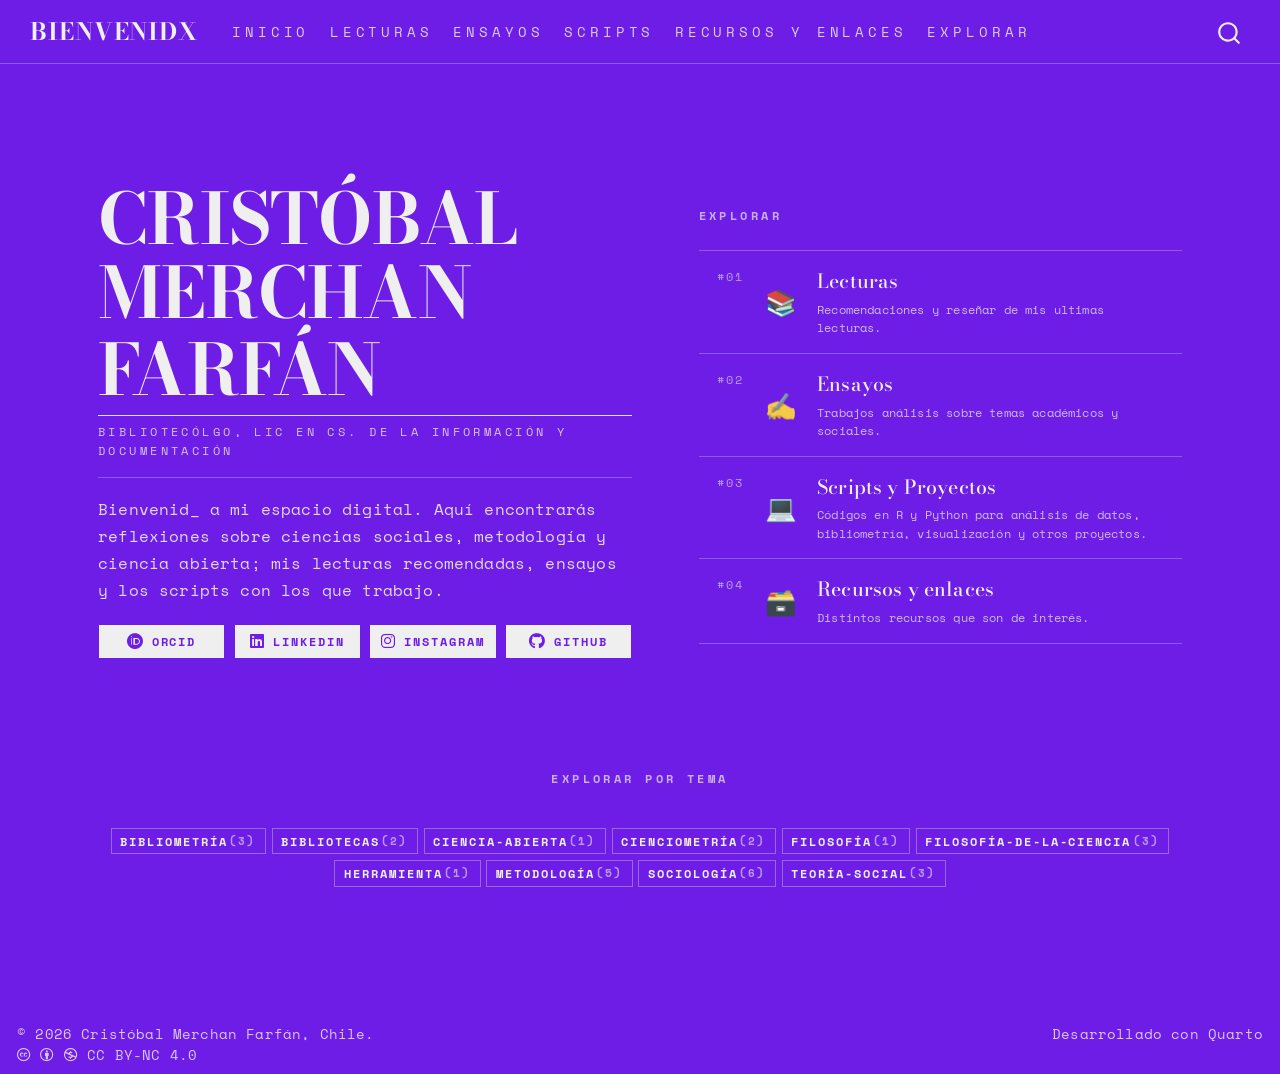
==== docs/index.html @ 04fa53f3 "se agrega ensayo de ciencia abierta" ====
<!DOCTYPE html>
<html xmlns="http://www.w3.org/1999/xhtml" lang="en" xml:lang="en"><head>

<meta charset="utf-8">
<meta name="generator" content="quarto-1.9.37">

<meta name="viewport" content="width=device-width, initial-scale=1.0, user-scalable=yes">


<title>cristobal.merchanf</title>
<style>
/* Default styles provided by pandoc.
** See https://pandoc.org/MANUAL.html#variables-for-html for config info.
*/
code{white-space: pre-wrap;}
span.smallcaps{font-variant: small-caps;}
div.columns{display: flex; gap: min(4vw, 1.5em);}
div.column{flex: auto; overflow-x: auto;}
div.hanging-indent{margin-left: 1.5em; text-indent: -1.5em;}
ul.task-list{list-style: none;}
ul.task-list li input[type="checkbox"] {
  width: 0.8em;
  margin: 0 0.8em 0.2em -1em; /* quarto-specific, see https://github.com/quarto-dev/quarto-cli/issues/4556 */ 
  vertical-align: middle;
}
</style>


<script src="site_libs/quarto-nav/quarto-nav.js"></script>
<script src="site_libs/quarto-nav/headroom.min.js"></script>
<script src="site_libs/clipboard/clipboard.min.js"></script>
<script src="site_libs/quarto-search/autocomplete.umd.js"></script>
<script src="site_libs/quarto-search/fuse.min.js"></script>
<script src="site_libs/quarto-search/quarto-search.js"></script>
<meta name="quarto:offset" content="./">
<link href="./data/img/favicon.png" rel="icon" type="image/png">
<script src="site_libs/quarto-html/quarto.js" type="module"></script>
<script src="site_libs/quarto-html/tabsets/tabsets.js" type="module"></script>
<script src="site_libs/quarto-html/popper.min.js"></script>
<script src="site_libs/quarto-html/tippy.umd.min.js"></script>
<script src="site_libs/quarto-html/anchor.min.js"></script>
<link href="site_libs/quarto-html/tippy.css" rel="stylesheet">
<link href="site_libs/quarto-html/quarto-syntax-highlighting-3c69b6915fb64c6bd9790fc0f036830d.css" rel="stylesheet" id="quarto-text-highlighting-styles">
<script src="site_libs/bootstrap/bootstrap.min.js"></script>
<link href="site_libs/bootstrap/bootstrap-icons.css" rel="stylesheet">
<link href="site_libs/bootstrap/bootstrap-7b6d22227c03dae0a37474d172fef552.min.css" rel="stylesheet" append-hash="true" id="quarto-bootstrap" data-mode="light">
<script id="quarto-search-options" type="application/json">{
  "location": "navbar",
  "copy-button": false,
  "collapse-after": 3,
  "panel-placement": "end",
  "type": "overlay",
  "limit": 50,
  "keyboard-shortcut": [
    "f",
    "/",
    "s"
  ],
  "show-item-context": false,
  "language": {
    "search-no-results-text": "No results",
    "search-matching-documents-text": "matching documents",
    "search-copy-link-title": "Copy link to search",
    "search-hide-matches-text": "Hide additional matches",
    "search-more-match-text": "more match in this document",
    "search-more-matches-text": "more matches in this document",
    "search-clear-button-title": "Clear",
    "search-text-placeholder": "",
    "search-detached-cancel-button-title": "Cancel",
    "search-submit-button-title": "Submit",
    "search-label": "Search"
  }
}</script>
<!-- Google tag (gtag.js) -->
<script async="" src="https://www.googletagmanager.com/gtag/js?id=G-3TC2GD7M1V"></script>
<script>
  window.dataLayer = window.dataLayer || [];
  function gtag(){dataLayer.push(arguments);}
  gtag('js', new Date());
  gtag('config', 'G-3TC2GD7M1V');
</script>
<link rel="preconnect" href="https://fonts.googleapis.com">
<link rel="preconnect" href="https://fonts.gstatic.com" crossorigin="">
<!-- Fuentes del tema: serif display (Didone) + monoespaciada. Equivalentes libres. -->
<link href="https://fonts.googleapis.com/css2?family=Bodoni+Moda:ital,opsz,wght@0,6..96,400..900;1,6..96,400..900&amp;family=Space+Mono:ital,wght@0,400;0,700;1,400;1,700&amp;display=swap" rel="stylesheet">
<link rel="stylesheet" href="https://cdnjs.cloudflare.com/ajax/libs/font-awesome/6.5.0/css/all.min.css">


</head>

<body class="nav-fixed quarto-light">

<div id="quarto-search-results"></div>
  <header id="quarto-header" class="headroom fixed-top">
    <nav class="navbar navbar-expand-lg " data-bs-theme="dark">
      <div class="navbar-container container-fluid">
      <div class="navbar-brand-container mx-auto">
    <a class="navbar-brand" href="./index.html">
    <span class="navbar-title">cristobal.merchanf</span>
    </a>
  </div>
            <div id="quarto-search" class="" title="Search"></div>
          <button class="navbar-toggler" type="button" data-bs-toggle="collapse" data-bs-target="#navbarCollapse" aria-controls="navbarCollapse" role="menu" aria-expanded="false" aria-label="Toggle navigation" onclick="if (window.quartoToggleHeadroom) { window.quartoToggleHeadroom(); }">
  <span class="navbar-toggler-icon"></span>
</button>
          <div class="collapse navbar-collapse" id="navbarCollapse">
            <ul class="navbar-nav navbar-nav-scroll me-auto">
  <li class="nav-item">
    <a class="nav-link active" href="./index.html" aria-current="page"> 
<span class="menu-text">Inicio</span></a>
  </li>  
  <li class="nav-item">
    <a class="nav-link" href="./lecturas.html"> 
<span class="menu-text">Lecturas</span></a>
  </li>  
  <li class="nav-item">
    <a class="nav-link" href="./ensayos.html"> 
<span class="menu-text">Ensayos</span></a>
  </li>  
  <li class="nav-item">
    <a class="nav-link" href="./scripts.html"> 
<span class="menu-text">Scripts</span></a>
  </li>  
  <li class="nav-item">
    <a class="nav-link" href="./recursos.html"> 
<span class="menu-text">Recursos y Enlaces</span></a>
  </li>  
  <li class="nav-item">
    <a class="nav-link" href="./explorar.html"> 
<span class="menu-text">Explorar</span></a>
  </li>  
</ul>
          </div> <!-- /navcollapse -->
            <div class="quarto-navbar-tools">
</div>
      </div> <!-- /container-fluid -->
    </nav>
</header>
<!-- content -->
<div id="quarto-content" class="quarto-container page-columns page-rows-contents page-layout-full page-navbar">
<!-- sidebar -->
<!-- margin-sidebar -->
    
<!-- main -->
<main class="content column-page" id="quarto-document-content"><header id="title-block-header" class="quarto-title-block"></header>




<script>const TAG_COUNTS = {"sociología":6,"metodología":5,"bibliometría":3,"filosofía-de-la-ciencia":3,"teoría-social":3,"bibliotecas":2,"cienciometría":2,"ciencia-abierta":1,"filosofía":1,"herramienta":1};</script>
<div class="hero-wrapper">
<div class="hero-glass hero-split">
<div class="hero-col-left">
<h2 class="hero-name anchored">
Cristóbal Merchan Farfán
</h2>
<p class="hero-role">
Bibliotecólgo, Lic en cs. de la información y documentación
</p>
<div class="hero-divider">

</div>
<p class="hero-bio">
Bienvenid_ a mi espacio digital. Aquí encontrarás reflexiones sobre ciencias sociales, metodología y ciencia abierta; mis lecturas recomendadas, ensayos y los scripts con los que trabajo.
</p>
<div class="social-row">
<p><a href="https://orcid.org/0000-0003-0640-0796" class="social-pill" target="_blank"> <i class="fab fa-orcid"></i> ORCID </a> <a href="https://www.linkedin.com/in/crist%C3%B3bal-merchan-farf%C3%A1n-a9b385236/" class="social-pill" target="_blank"> <i class="fab fa-linkedin"></i> LinkedIn </a> <a href="https://www.instagram.com/elsenordelasmoscas_/" class="social-pill" target="_blank"> <i class="fab fa-instagram"></i> Instagram </a> <a href="https://github.com/ElSenorDeLasMoscas/" class="social-pill" target="_blank"> <i class="fab fa-github"></i> GitHub </a></p>
</div>
</div>
<!-- /hero-col-left -->
<div class="hero-col-right">
<p class="section-label">
Explorar
</p>
<div class="nav-cards-grid">
<p><a href="./lecturas.html" class="section-card"> <span class="s-icon">📚</span> <span class="s-text"> <span class="s-title">Lecturas</span> <span class="s-desc">Recomendaciones y reseñar de mis ultimas lecturas.</span> </span> </a> <a href="./ensayos.html" class="section-card"> <span class="s-icon">✍️</span> <span class="s-text"> <span class="s-title">Ensayos</span> <span class="s-desc">Trabajos análisis sobre temas académicos y sociales.</span> </span> </a> <a href="./scripts.html" class="section-card"> <span class="s-icon">💻</span> <span class="s-text"> <span class="s-title">Scripts y Proyectos</span> <span class="s-desc">Códigos en R y Python para análisis de datos, bibliometría, visualización y otros proyectos.</span> </span> </a> <a href="./recursos.html" class="section-card"> <span class="s-icon">🗃️</span> <span class="s-text"> <span class="s-title">Recursos y enlaces</span> <span class="s-desc">Distintos recursos que son de interés.</span> </span> </a></p>
</div>
</div>
<!-- /hero-col-right -->
</div>
</div>
<div class="home-tagcloud-section">
<p class="section-label">
Explorar por tema
</p>
<div id="home-tagcloud" class="tag-chips-wrap">

</div>
</div>
<script>
(function() {
  if (typeof TAG_COUNTS === 'undefined') return;
  var tags = Object.keys(TAG_COUNTS).sort();
  var el = document.getElementById('home-tagcloud');
  if (!el || tags.length === 0) return;
  el.innerHTML = tags.map(function(t) {
    return '<a href="explorar.html#' + encodeURIComponent(t) + '" class="tag-chip">' +
      t + ' <span class="chip-count">(' + TAG_COUNTS[t] + ')</span></a>';
  }).join('');
})();
</script>



</main> <!-- /main -->
<script id="quarto-html-after-body" type="application/javascript">
  window.document.addEventListener("DOMContentLoaded", function (event) {
    const icon = "";
    const anchorJS = new window.AnchorJS();
    anchorJS.options = {
      placement: 'right',
      icon: icon
    };
    anchorJS.add('.anchored');
    const isCodeAnnotation = (el) => {
      for (const clz of el.classList) {
        if (clz.startsWith('code-annotation-')) {                     
          return true;
        }
      }
      return false;
    }
    const onCopySuccess = function(e) {
      // button target
      const button = e.trigger;
      // don't keep focus
      button.blur();
      // flash "checked"
      button.classList.add('code-copy-button-checked');
      var currentTitle = button.getAttribute("title");
      button.setAttribute("title", "Copied!");
      let tooltip;
      if (window.bootstrap) {
        button.setAttribute("data-bs-toggle", "tooltip");
        button.setAttribute("data-bs-placement", "left");
        button.setAttribute("data-bs-title", "Copied!");
        tooltip = new bootstrap.Tooltip(button, 
          { trigger: "manual", 
            customClass: "code-copy-button-tooltip",
            offset: [0, -8]});
        tooltip.show();    
      }
      setTimeout(function() {
        if (tooltip) {
          tooltip.hide();
          button.removeAttribute("data-bs-title");
          button.removeAttribute("data-bs-toggle");
          button.removeAttribute("data-bs-placement");
        }
        button.setAttribute("title", currentTitle);
        button.classList.remove('code-copy-button-checked');
      }, 1000);
      // clear code selection
      e.clearSelection();
    }
    const getTextToCopy = function(trigger) {
      const outerScaffold = trigger.parentElement.cloneNode(true);
      const codeEl = outerScaffold.querySelector('code');
      for (const childEl of codeEl.children) {
        if (isCodeAnnotation(childEl)) {
          childEl.remove();
        }
      }
      return codeEl.innerText;
    }
    const clipboard = new window.ClipboardJS('.code-copy-button:not([data-in-quarto-modal])', {
      text: getTextToCopy
    });
    clipboard.on('success', onCopySuccess);
    if (window.document.getElementById('quarto-embedded-source-code-modal')) {
      const clipboardModal = new window.ClipboardJS('.code-copy-button[data-in-quarto-modal]', {
        text: getTextToCopy,
        container: window.document.getElementById('quarto-embedded-source-code-modal')
      });
      clipboardModal.on('success', onCopySuccess);
    }
      var localhostRegex = new RegExp(/^(?:http|https):\/\/localhost\:?[0-9]*\//);
      var mailtoRegex = new RegExp(/^mailto:/);
        var filterRegex = new RegExp('/' + window.location.host + '/');
      var isInternal = (href) => {
          return filterRegex.test(href) || localhostRegex.test(href) || mailtoRegex.test(href);
      }
      // Inspect non-navigation links and adorn them if external
     var links = window.document.querySelectorAll('a[href]:not(.nav-link):not(.navbar-brand):not(.toc-action):not(.sidebar-link):not(.sidebar-item-toggle):not(.pagination-link):not(.no-external):not([aria-hidden]):not(.dropdown-item):not(.quarto-navigation-tool):not(.about-link)');
      for (var i=0; i<links.length; i++) {
        const link = links[i];
        if (!isInternal(link.href)) {
          // undo the damage that might have been done by quarto-nav.js in the case of
          // links that we want to consider external
          if (link.dataset.originalHref !== undefined) {
            link.href = link.dataset.originalHref;
          }
        }
      }
    function tippyHover(el, contentFn, onTriggerFn, onUntriggerFn) {
      const config = {
        allowHTML: true,
        maxWidth: 500,
        delay: 100,
        arrow: false,
        appendTo: function(el) {
            return el.parentElement;
        },
        interactive: true,
        interactiveBorder: 10,
        theme: 'quarto',
        placement: 'bottom-start',
      };
      if (contentFn) {
        config.content = contentFn;
      }
      if (onTriggerFn) {
        config.onTrigger = onTriggerFn;
      }
      if (onUntriggerFn) {
        config.onUntrigger = onUntriggerFn;
      }
      window.tippy(el, config); 
    }
    const noterefs = window.document.querySelectorAll('a[role="doc-noteref"]');
    for (var i=0; i<noterefs.length; i++) {
      const ref = noterefs[i];
      tippyHover(ref, function() {
        // use id or data attribute instead here
        let href = ref.getAttribute('data-footnote-href') || ref.getAttribute('href');
        try { href = new URL(href).hash; } catch {}
        const id = href.replace(/^#\/?/, "");
        const note = window.document.getElementById(id);
        if (note) {
          return note.innerHTML;
        } else {
          return "";
        }
      });
    }
    const xrefs = window.document.querySelectorAll('a.quarto-xref');
    const processXRef = (id, note) => {
      // Strip column container classes
      const stripColumnClz = (el) => {
        el.classList.remove("page-full", "page-columns");
        if (el.children) {
          for (const child of el.children) {
            stripColumnClz(child);
          }
        }
      }
      stripColumnClz(note)
      if (id === null || id.startsWith('sec-')) {
        // Special case sections, only their first couple elements
        const container = document.createElement("div");
        if (note.children && note.children.length > 2) {
          container.appendChild(note.children[0].cloneNode(true));
          for (let i = 1; i < note.children.length; i++) {
            const child = note.children[i];
            if (child.tagName === "P" && child.innerText === "") {
              continue;
            } else {
              container.appendChild(child.cloneNode(true));
              break;
            }
          }
          if (window.Quarto?.typesetMath) {
            window.Quarto.typesetMath(container);
          }
          return container.innerHTML
        } else {
          if (window.Quarto?.typesetMath) {
            window.Quarto.typesetMath(note);
          }
          return note.innerHTML;
        }
      } else {
        // Remove any anchor links if they are present
        const anchorLink = note.querySelector('a.anchorjs-link');
        if (anchorLink) {
          anchorLink.remove();
        }
        if (window.Quarto?.typesetMath) {
          window.Quarto.typesetMath(note);
        }
        if (note.classList.contains("callout")) {
          return note.outerHTML;
        } else {
          return note.innerHTML;
        }
      }
    }
    for (var i=0; i<xrefs.length; i++) {
      const xref = xrefs[i];
      tippyHover(xref, undefined, function(instance) {
        instance.disable();
        let url = xref.getAttribute('href');
        let hash = undefined; 
        if (url.startsWith('#')) {
          hash = url;
        } else {
          try { hash = new URL(url).hash; } catch {}
        }
        if (hash) {
          const id = hash.replace(/^#\/?/, "");
          const note = window.document.getElementById(id);
          if (note !== null) {
            try {
              const html = processXRef(id, note.cloneNode(true));
              instance.setContent(html);
            } finally {
              instance.enable();
              instance.show();
            }
          } else {
            // See if we can fetch this
            fetch(url.split('#')[0])
            .then(res => res.text())
            .then(html => {
              const parser = new DOMParser();
              const htmlDoc = parser.parseFromString(html, "text/html");
              const note = htmlDoc.getElementById(id);
              if (note !== null) {
                const html = processXRef(id, note);
                instance.setContent(html);
              } 
            }).finally(() => {
              instance.enable();
              instance.show();
            });
          }
        } else {
          // See if we can fetch a full url (with no hash to target)
          // This is a special case and we should probably do some content thinning / targeting
          fetch(url)
          .then(res => res.text())
          .then(html => {
            const parser = new DOMParser();
            const htmlDoc = parser.parseFromString(html, "text/html");
            const note = htmlDoc.querySelector('main.content');
            if (note !== null) {
              // This should only happen for chapter cross references
              // (since there is no id in the URL)
              // remove the first header
              if (note.children.length > 0 && note.children[0].tagName === "HEADER") {
                note.children[0].remove();
              }
              const html = processXRef(null, note);
              instance.setContent(html);
            } 
          }).finally(() => {
            instance.enable();
            instance.show();
          });
        }
      }, function(instance) {
      });
    }
        let selectedAnnoteEl;
        const selectorForAnnotation = ( cell, annotation) => {
          let cellAttr = 'data-code-cell="' + cell + '"';
          let lineAttr = 'data-code-annotation="' +  annotation + '"';
          const selector = 'span[' + cellAttr + '][' + lineAttr + ']';
          return selector;
        }
        const selectCodeLines = (annoteEl) => {
          const doc = window.document;
          const targetCell = annoteEl.getAttribute("data-target-cell");
          const targetAnnotation = annoteEl.getAttribute("data-target-annotation");
          const annoteSpan = window.document.querySelector(selectorForAnnotation(targetCell, targetAnnotation));
          const lines = annoteSpan.getAttribute("data-code-lines").split(",");
          const lineIds = lines.map((line) => {
            return targetCell + "-" + line;
          })
          let top = null;
          let height = null;
          let parent = null;
          if (lineIds.length > 0) {
              //compute the position of the single el (top and bottom and make a div)
              const el = window.document.getElementById(lineIds[0]);
              top = el.offsetTop;
              height = el.offsetHeight;
              parent = el.parentElement.parentElement;
            if (lineIds.length > 1) {
              const lastEl = window.document.getElementById(lineIds[lineIds.length - 1]);
              const bottom = lastEl.offsetTop + lastEl.offsetHeight;
              height = bottom - top;
            }
            if (top !== null && height !== null && parent !== null) {
              // cook up a div (if necessary) and position it 
              let div = window.document.getElementById("code-annotation-line-highlight");
              if (div === null) {
                div = window.document.createElement("div");
                div.setAttribute("id", "code-annotation-line-highlight");
                div.style.position = 'absolute';
                parent.appendChild(div);
              }
              div.style.top = top - 2 + "px";
              div.style.height = height + 4 + "px";
              div.style.left = 0;
              let gutterDiv = window.document.getElementById("code-annotation-line-highlight-gutter");
              if (gutterDiv === null) {
                gutterDiv = window.document.createElement("div");
                gutterDiv.setAttribute("id", "code-annotation-line-highlight-gutter");
                gutterDiv.style.position = 'absolute';
                const codeCell = window.document.getElementById(targetCell);
                const gutter = codeCell.querySelector('.code-annotation-gutter');
                gutter.appendChild(gutterDiv);
              }
              gutterDiv.style.top = top - 2 + "px";
              gutterDiv.style.height = height + 4 + "px";
            }
            selectedAnnoteEl = annoteEl;
          }
        };
        const unselectCodeLines = () => {
          const elementsIds = ["code-annotation-line-highlight", "code-annotation-line-highlight-gutter"];
          elementsIds.forEach((elId) => {
            const div = window.document.getElementById(elId);
            if (div) {
              div.remove();
            }
          });
          selectedAnnoteEl = undefined;
        };
          // Handle positioning of the toggle
      window.addEventListener(
        "resize",
        throttle(() => {
          elRect = undefined;
          if (selectedAnnoteEl) {
            selectCodeLines(selectedAnnoteEl);
          }
        }, 10)
      );
      function throttle(fn, ms) {
      let throttle = false;
      let timer;
        return (...args) => {
          if(!throttle) { // first call gets through
              fn.apply(this, args);
              throttle = true;
          } else { // all the others get throttled
              if(timer) clearTimeout(timer); // cancel #2
              timer = setTimeout(() => {
                fn.apply(this, args);
                timer = throttle = false;
              }, ms);
          }
        };
      }
        // Attach click handler to the DT
        const annoteDls = window.document.querySelectorAll('dt[data-target-cell]');
        for (const annoteDlNode of annoteDls) {
          annoteDlNode.addEventListener('click', (event) => {
            const clickedEl = event.target;
            if (clickedEl !== selectedAnnoteEl) {
              unselectCodeLines();
              const activeEl = window.document.querySelector('dt[data-target-cell].code-annotation-active');
              if (activeEl) {
                activeEl.classList.remove('code-annotation-active');
              }
              selectCodeLines(clickedEl);
              clickedEl.classList.add('code-annotation-active');
            } else {
              // Unselect the line
              unselectCodeLines();
              clickedEl.classList.remove('code-annotation-active');
            }
          });
        }
    const findCites = (el) => {
      const parentEl = el.parentElement;
      if (parentEl) {
        const cites = parentEl.dataset.cites;
        if (cites) {
          return {
            el,
            cites: cites.split(' ')
          };
        } else {
          return findCites(el.parentElement)
        }
      } else {
        return undefined;
      }
    };
    var bibliorefs = window.document.querySelectorAll('a[role="doc-biblioref"]');
    for (var i=0; i<bibliorefs.length; i++) {
      const ref = bibliorefs[i];
      const citeInfo = findCites(ref);
      if (citeInfo) {
        tippyHover(citeInfo.el, function() {
          var popup = window.document.createElement('div');
          citeInfo.cites.forEach(function(cite) {
            var citeDiv = window.document.createElement('div');
            citeDiv.classList.add('hanging-indent');
            citeDiv.classList.add('csl-entry');
            var biblioDiv = window.document.getElementById('ref-' + cite);
            if (biblioDiv) {
              citeDiv.innerHTML = biblioDiv.innerHTML;
            }
            popup.appendChild(citeDiv);
          });
          return popup.innerHTML;
        });
      }
    }
  });
  </script>
</div> <!-- /content -->
<footer class="footer">
  <div class="nav-footer">
    <div class="nav-footer-left">
<p>© 2026 Cristóbal Merchan Farfán, Chile.<br> <i class="fab fa-creative-commons"></i> <i class="fab fa-creative-commons-by"></i> <i class="fab fa-creative-commons-nc"></i> <a href="https://creativecommons.org/licenses/by-nc/4.0/" target="_blank" rel="noopener noreferrer">CC BY-NC 4.0</a></p>
</div>   
    <div class="nav-footer-center">
      &nbsp;
    </div>
    <div class="nav-footer-right">
<p>Desarrollado con <a href="https://quarto.org/" target="_blank" rel="noopener noreferrer">Quarto</a><br></p>
</div>
  </div>
</footer>
<script>
  (function() {
    const opciones = ['a', 'x', 'o', '_'];
    let indice = 0;
    const tituloElement = document.querySelector('.navbar-brand');
    if (!tituloElement) return;
    const textoBase = 'Bienvenid';
    tituloElement.textContent = textoBase + '_';
    setInterval(() => {
      tituloElement.textContent = textoBase + opciones[indice % opciones.length];
      indice++;
    }, 800);
  })();
</script>




</body></html>
---- docs/site_libs/quarto-html/tippy.css ----
.tippy-box[data-animation=fade][data-state=hidden]{opacity:0}[data-tippy-root]{max-width:calc(100vw - 10px)}.tippy-box{position:relative;background-color:#333;color:#fff;border-radius:4px;font-size:14px;line-height:1.4;white-space:normal;outline:0;transition-property:transform,visibility,opacity}.tippy-box[data-placement^=top]>.tippy-arrow{bottom:0}.tippy-box[data-placement^=top]>.tippy-arrow:before{bottom:-7px;left:0;border-width:8px 8px 0;border-top-color:initial;transform-origin:center top}.tippy-box[data-placement^=bottom]>.tippy-arrow{top:0}.tippy-box[data-placement^=bottom]>.tippy-arrow:before{top:-7px;left:0;border-width:0 8px 8px;border-bottom-color:initial;transform-origin:center bottom}.tippy-box[data-placement^=left]>.tippy-arrow{right:0}.tippy-box[data-placement^=left]>.tippy-arrow:before{border-width:8px 0 8px 8px;border-left-color:initial;right:-7px;transform-origin:center left}.tippy-box[data-placement^=right]>.tippy-arrow{left:0}.tippy-box[data-placement^=right]>.tippy-arrow:before{left:-7px;border-width:8px 8px 8px 0;border-right-color:initial;transform-origin:center right}.tippy-box[data-inertia][data-state=visible]{transition-timing-function:cubic-bezier(.54,1.5,.38,1.11)}.tippy-arrow{width:16px;height:16px;color:#333}.tippy-arrow:before{content:"";position:absolute;border-color:transparent;border-style:solid}.tippy-content{position:relative;padding:5px 9px;z-index:1}
---- docs/site_libs/quarto-html/quarto-syntax-highlighting-3c69b6915fb64c6bd9790fc0f036830d.css ----
/* quarto syntax highlight colors */
:root {
  --quarto-hl-ot-color: #003B4F;
  --quarto-hl-at-color: #657422;
  --quarto-hl-ss-color: #20794D;
  --quarto-hl-an-color: #5E5E5E;
  --quarto-hl-fu-color: #4758AB;
  --quarto-hl-st-color: #20794D;
  --quarto-hl-cf-color: #003B4F;
  --quarto-hl-op-color: #5E5E5E;
  --quarto-hl-er-color: #AD0000;
  --quarto-hl-bn-color: #AD0000;
  --quarto-hl-al-color: #AD0000;
  --quarto-hl-va-color: #111111;
  --quarto-hl-bu-color: inherit;
  --quarto-hl-ex-color: inherit;
  --quarto-hl-pp-color: #AD0000;
  --quarto-hl-in-color: #5E5E5E;
  --quarto-hl-vs-color: #20794D;
  --quarto-hl-wa-color: #5E5E5E;
  --quarto-hl-do-color: #5E5E5E;
  --quarto-hl-im-color: #00769E;
  --quarto-hl-ch-color: #20794D;
  --quarto-hl-dt-color: #AD0000;
  --quarto-hl-fl-color: #AD0000;
  --quarto-hl-co-color: #5E5E5E;
  --quarto-hl-cv-color: #5E5E5E;
  --quarto-hl-cn-color: #8f5902;
  --quarto-hl-sc-color: #5E5E5E;
  --quarto-hl-dv-color: #AD0000;
  --quarto-hl-kw-color: #003B4F;
}

/* other quarto variables */
:root {
  --quarto-font-monospace: "Space Mono", "JetBrains Mono", "IBM Plex Mono", ui-monospace, monospace;
}

/* syntax highlight based on Pandoc's rules */
pre > code.sourceCode > span {
  color: #003B4F;
}

code.sourceCode > span {
  color: #003B4F;
}

div.sourceCode,
div.sourceCode pre.sourceCode {
  color: #003B4F;
}

/* Normal */
code span {
  color: #003B4F;
}

/* Alert */
code span.al {
  color: #AD0000;
  font-style: inherit;
}

/* Annotation */
code span.an {
  color: #5E5E5E;
  font-style: inherit;
}

/* Attribute */
code span.at {
  color: #657422;
  font-style: inherit;
}

/* BaseN */
code span.bn {
  color: #AD0000;
  font-style: inherit;
}

/* BuiltIn */
code span.bu {
  font-style: inherit;
}

/* ControlFlow */
code span.cf {
  color: #003B4F;
  font-weight: bold;
  font-style: inherit;
}

/* Char */
code span.ch {
  color: #20794D;
  font-style: inherit;
}

/* Constant */
code span.cn {
  color: #8f5902;
  font-style: inherit;
}

/* Comment */
code span.co {
  color: #5E5E5E;
  font-style: inherit;
}

/* CommentVar */
code span.cv {
  color: #5E5E5E;
  font-style: italic;
}

/* Documentation */
code span.do {
  color: #5E5E5E;
  font-style: italic;
}

/* DataType */
code span.dt {
  color: #AD0000;
  font-style: inherit;
}

/* DecVal */
code span.dv {
  color: #AD0000;
  font-style: inherit;
}

/* Error */
code span.er {
  color: #AD0000;
  font-style: inherit;
}

/* Extension */
code span.ex {
  font-style: inherit;
}

/* Float */
code span.fl {
  color: #AD0000;
  font-style: inherit;
}

/* Function */
code span.fu {
  color: #4758AB;
  font-style: inherit;
}

/* Import */
code span.im {
  color: #00769E;
  font-style: inherit;
}

/* Information */
code span.in {
  color: #5E5E5E;
  font-style: inherit;
}

/* Keyword */
code span.kw {
  color: #003B4F;
  font-weight: bold;
  font-style: inherit;
}

/* Operator */
code span.op {
  color: #5E5E5E;
  font-style: inherit;
}

/* Other */
code span.ot {
  color: #003B4F;
  font-style: inherit;
}

/* Preprocessor */
code span.pp {
  color: #AD0000;
  font-style: inherit;
}

/* SpecialChar */
code span.sc {
  color: #5E5E5E;
  font-style: inherit;
}

/* SpecialString */
code span.ss {
  color: #20794D;
  font-style: inherit;
}

/* String */
code span.st {
  color: #20794D;
  font-style: inherit;
}

/* Variable */
code span.va {
  color: #111111;
  font-style: inherit;
}

/* VerbatimString */
code span.vs {
  color: #20794D;
  font-style: inherit;
}

/* Warning */
code span.wa {
  color: #5E5E5E;
  font-style: italic;
}

.prevent-inlining {
  content: "</";
}

/*# sourceMappingURL=3fdbe8c842dcf07b73c67814122b5aba.css.map */
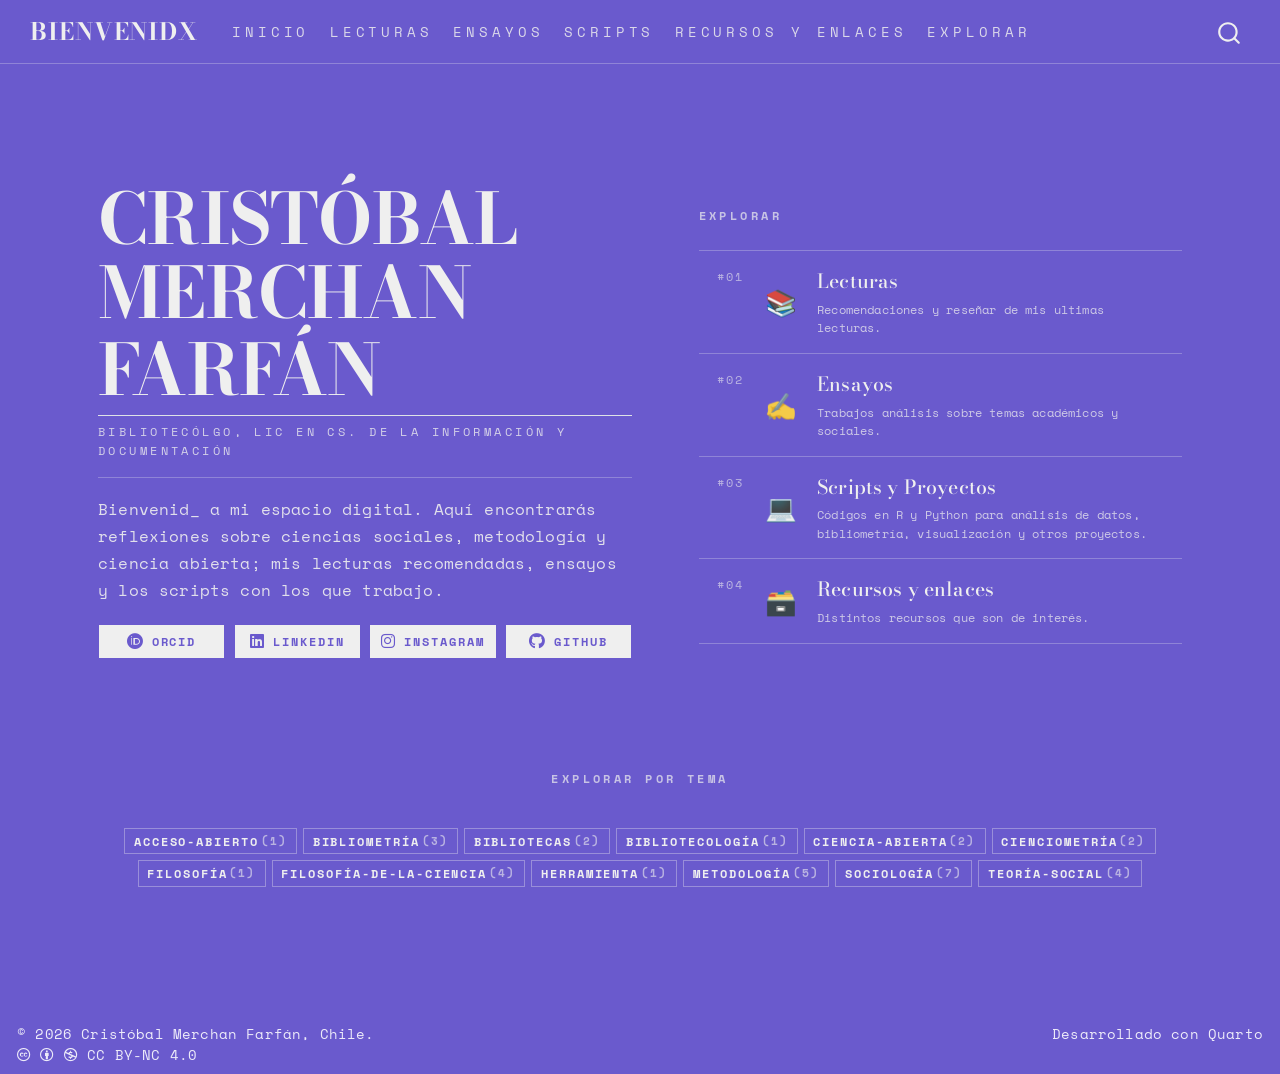
==== commit f76f3c23: "Cambio de color base y adicion de dos ensayos" ====
--- a/docs/index.html
+++ b/docs/index.html
@@ -43,7 +43,7 @@
 <link href="site_libs/quarto-html/quarto-syntax-highlighting-3c69b6915fb64c6bd9790fc0f036830d.css" rel="stylesheet" id="quarto-text-highlighting-styles">
 <script src="site_libs/bootstrap/bootstrap.min.js"></script>
 <link href="site_libs/bootstrap/bootstrap-icons.css" rel="stylesheet">
-<link href="site_libs/bootstrap/bootstrap-7b6d22227c03dae0a37474d172fef552.min.css" rel="stylesheet" append-hash="true" id="quarto-bootstrap" data-mode="light">
+<link href="site_libs/bootstrap/bootstrap-426c95c8ea808352710851c6cb616ac5.min.css" rel="stylesheet" append-hash="true" id="quarto-bootstrap" data-mode="light">
 <script id="quarto-search-options" type="application/json">{
   "location": "navbar",
   "copy-button": false,
@@ -147,7 +147,7 @@
 
 
 
-<script>const TAG_COUNTS = {"sociología":6,"metodología":5,"bibliometría":3,"filosofía-de-la-ciencia":3,"teoría-social":3,"bibliotecas":2,"cienciometría":2,"ciencia-abierta":1,"filosofía":1,"herramienta":1};</script>
+<script>const TAG_COUNTS = {"sociología":7,"metodología":5,"filosofía-de-la-ciencia":4,"teoría-social":4,"bibliometría":3,"bibliotecas":2,"ciencia-abierta":2,"cienciometría":2,"acceso-abierto":1,"bibliotecología":1,"filosofía":1,"herramienta":1};</script>
 <div class="hero-wrapper">
 <div class="hero-glass hero-split">
 <div class="hero-col-left">
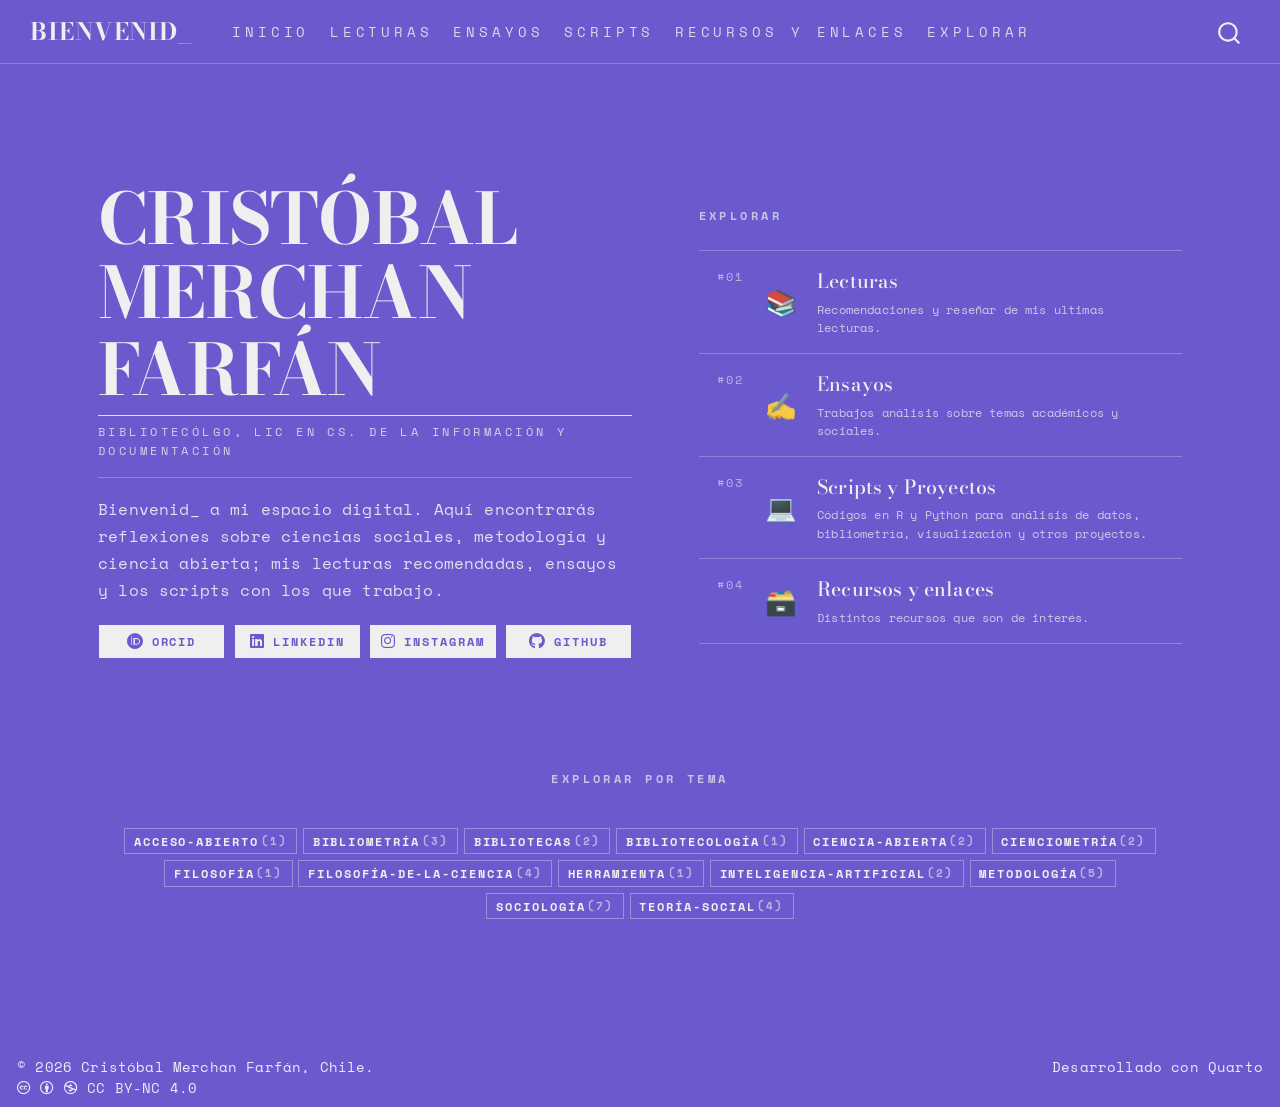
==== commit d47ca362: "render de nuevas entradas" ====
--- a/docs/index.html
+++ b/docs/index.html
@@ -147,7 +147,7 @@
 
 
 
-<script>const TAG_COUNTS = {"sociología":7,"metodología":5,"filosofía-de-la-ciencia":4,"teoría-social":4,"bibliometría":3,"bibliotecas":2,"ciencia-abierta":2,"cienciometría":2,"acceso-abierto":1,"bibliotecología":1,"filosofía":1,"herramienta":1};</script>
+<script>const TAG_COUNTS = {"sociología":7,"metodología":5,"filosofía-de-la-ciencia":4,"teoría-social":4,"bibliometría":3,"bibliotecas":2,"ciencia-abierta":2,"cienciometría":2,"inteligencia-artificial":2,"acceso-abierto":1,"bibliotecología":1,"filosofía":1,"herramienta":1};</script>
 <div class="hero-wrapper">
 <div class="hero-glass hero-split">
 <div class="hero-col-left">
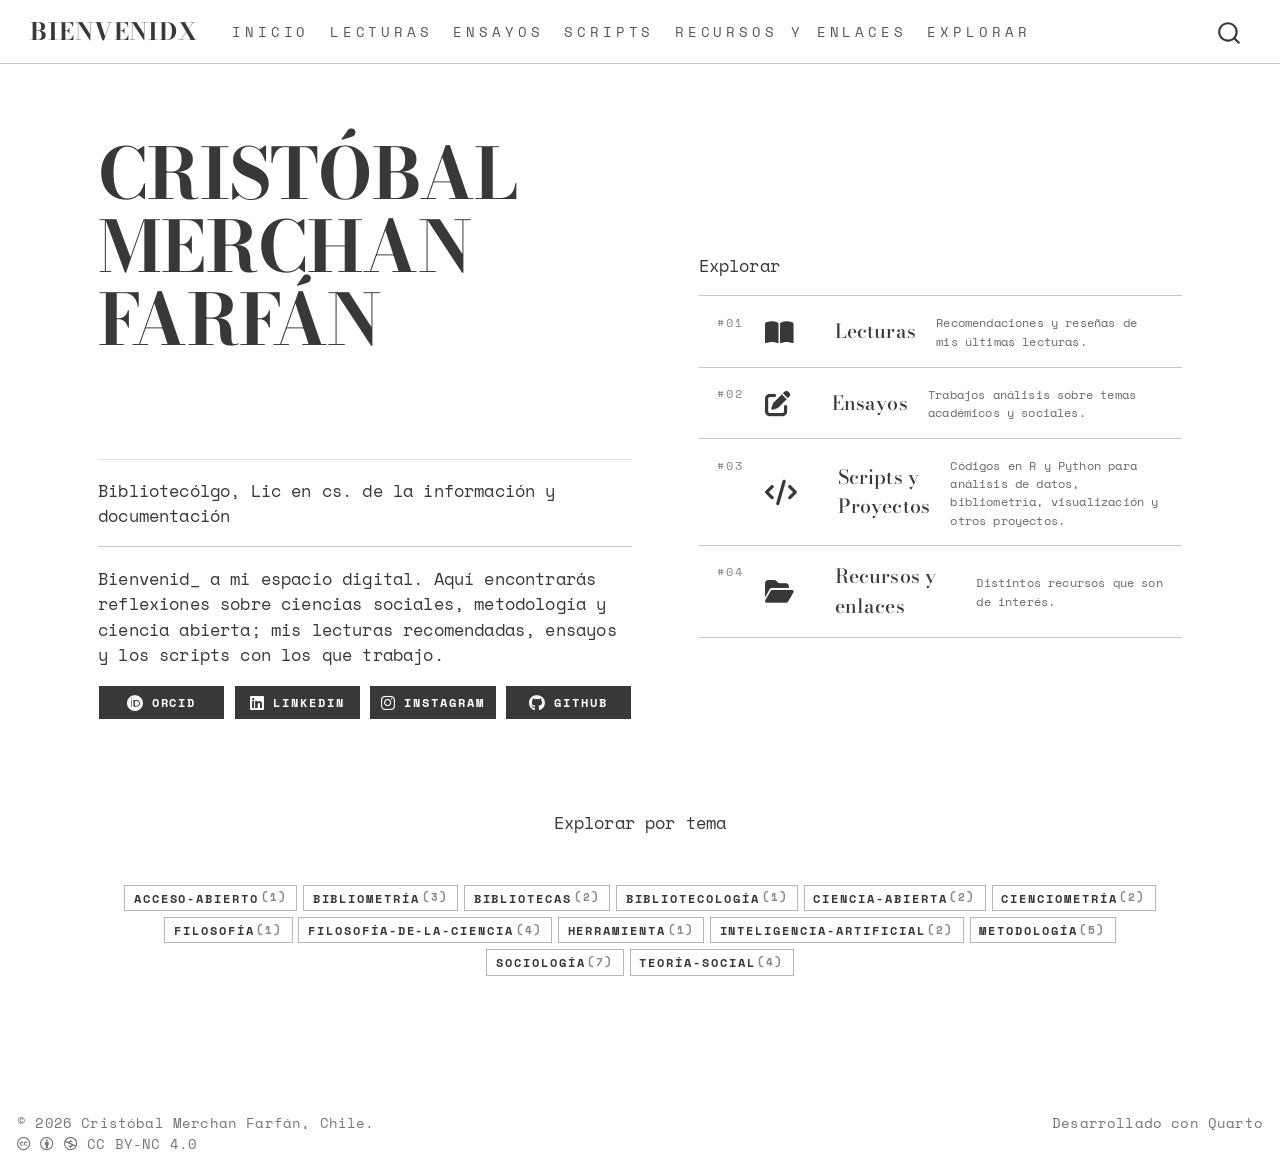
==== commit 294c94bd: "Cambio de tokens de color" ====
--- a/docs/index.html
+++ b/docs/index.html
@@ -43,7 +43,7 @@
 <link href="site_libs/quarto-html/quarto-syntax-highlighting-3c69b6915fb64c6bd9790fc0f036830d.css" rel="stylesheet" id="quarto-text-highlighting-styles">
 <script src="site_libs/bootstrap/bootstrap.min.js"></script>
 <link href="site_libs/bootstrap/bootstrap-icons.css" rel="stylesheet">
-<link href="site_libs/bootstrap/bootstrap-426c95c8ea808352710851c6cb616ac5.min.css" rel="stylesheet" append-hash="true" id="quarto-bootstrap" data-mode="light">
+<link href="site_libs/bootstrap/bootstrap-53502a8118736700787630e020eeada8.min.css" rel="stylesheet" append-hash="true" id="quarto-bootstrap" data-mode="light">
 <script id="quarto-search-options" type="application/json">{
   "location": "navbar",
   "copy-button": false,
@@ -152,17 +152,17 @@
 <div class="hero-glass hero-split">
 <div class="hero-col-left">
 <h2 class="hero-name anchored">
-Cristóbal Merchan Farfán
+<p>Cristóbal Merchan Farfán</p>
 </h2>
 <p class="hero-role">
-Bibliotecólgo, Lic en cs. de la información y documentación
-</p>
+</p><p>Bibliotecólgo, Lic en cs. de la información y documentación</p>
+<p></p>
 <div class="hero-divider">
 
 </div>
 <p class="hero-bio">
-Bienvenid_ a mi espacio digital. Aquí encontrarás reflexiones sobre ciencias sociales, metodología y ciencia abierta; mis lecturas recomendadas, ensayos y los scripts con los que trabajo.
-</p>
+</p><p>Bienvenid_ a mi espacio digital. Aquí encontrarás reflexiones sobre ciencias sociales, metodología y ciencia abierta; mis lecturas recomendadas, ensayos y los scripts con los que trabajo.</p>
+<p></p>
 <div class="social-row">
 <p><a href="https://orcid.org/0000-0003-0640-0796" class="social-pill" target="_blank"> <i class="fab fa-orcid"></i> ORCID </a> <a href="https://www.linkedin.com/in/crist%C3%B3bal-merchan-farf%C3%A1n-a9b385236/" class="social-pill" target="_blank"> <i class="fab fa-linkedin"></i> LinkedIn </a> <a href="https://www.instagram.com/elsenordelasmoscas_/" class="social-pill" target="_blank"> <i class="fab fa-instagram"></i> Instagram </a> <a href="https://github.com/ElSenorDeLasMoscas/" class="social-pill" target="_blank"> <i class="fab fa-github"></i> GitHub </a></p>
 </div>
@@ -170,10 +170,10 @@
 <!-- /hero-col-left -->
 <div class="hero-col-right">
 <p class="section-label">
-Explorar
-</p>
+</p><p>Explorar</p>
+<p></p>
 <div class="nav-cards-grid">
-<p><a href="./lecturas.html" class="section-card"> <span class="s-icon">📚</span> <span class="s-text"> <span class="s-title">Lecturas</span> <span class="s-desc">Recomendaciones y reseñar de mis ultimas lecturas.</span> </span> </a> <a href="./ensayos.html" class="section-card"> <span class="s-icon">✍️</span> <span class="s-text"> <span class="s-title">Ensayos</span> <span class="s-desc">Trabajos análisis sobre temas académicos y sociales.</span> </span> </a> <a href="./scripts.html" class="section-card"> <span class="s-icon">💻</span> <span class="s-text"> <span class="s-title">Scripts y Proyectos</span> <span class="s-desc">Códigos en R y Python para análisis de datos, bibliometría, visualización y otros proyectos.</span> </span> </a> <a href="./recursos.html" class="section-card"> <span class="s-icon">🗃️</span> <span class="s-text"> <span class="s-title">Recursos y enlaces</span> <span class="s-desc">Distintos recursos que son de interés.</span> </span> </a></p>
+<p><a href="./lecturas.html" class="section-card"> <span class="s-icon"><i class="fas fa-book-open"></i></span> <span class="s-text"></span><span class="s-title">Lecturas</span> <span class="s-desc">Recomendaciones y reseñas de mis últimas lecturas.</span> </a> <a href="./ensayos.html" class="section-card"> <span class="s-icon"><i class="fas fa-pen-to-square"></i></span> <span class="s-text"></span><span class="s-title">Ensayos</span> <span class="s-desc">Trabajos análisis sobre temas académicos y sociales.</span> </a> <a href="./scripts.html" class="section-card"> <span class="s-icon"><i class="fas fa-code"></i></span> <span class="s-text"></span><span class="s-title">Scripts y Proyectos</span> <span class="s-desc">Códigos en R y Python para análisis de datos, bibliometría, visualización y otros proyectos.</span> </a> <a href="./recursos.html" class="section-card"> <span class="s-icon"><i class="fas fa-folder-open"></i></span> <span class="s-text"></span><span class="s-title">Recursos y enlaces</span> <span class="s-desc">Distintos recursos que son de interés.</span> </a></p>
 </div>
 </div>
 <!-- /hero-col-right -->
@@ -181,8 +181,8 @@
 </div>
 <div class="home-tagcloud-section">
 <p class="section-label">
-Explorar por tema
-</p>
+</p><p>Explorar por tema</p>
+<p></p>
 <div id="home-tagcloud" class="tag-chips-wrap">
 
 </div>
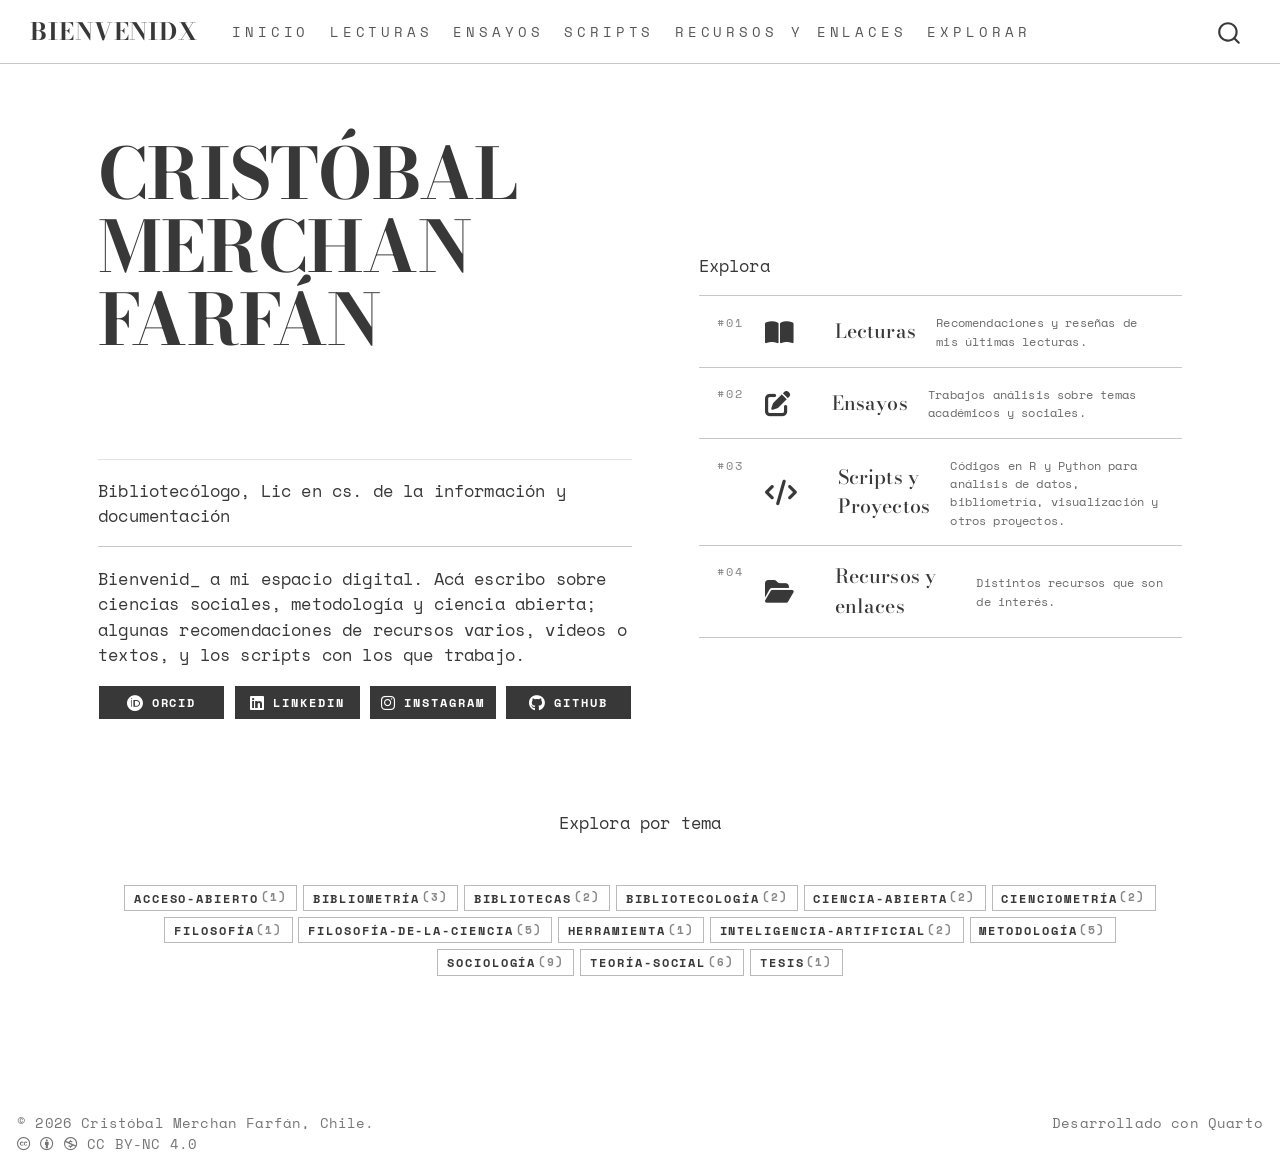
==== commit d7f25ddc: "actualización" ====
--- a/docs/index.html
+++ b/docs/index.html
@@ -147,7 +147,7 @@
 
 
 
-<script>const TAG_COUNTS = {"sociología":7,"metodología":5,"filosofía-de-la-ciencia":4,"teoría-social":4,"bibliometría":3,"bibliotecas":2,"ciencia-abierta":2,"cienciometría":2,"inteligencia-artificial":2,"acceso-abierto":1,"bibliotecología":1,"filosofía":1,"herramienta":1};</script>
+<script>const TAG_COUNTS = {"sociología":9,"teoría-social":6,"filosofía-de-la-ciencia":5,"metodología":5,"bibliometría":3,"bibliotecas":2,"bibliotecología":2,"ciencia-abierta":2,"cienciometría":2,"inteligencia-artificial":2,"acceso-abierto":1,"filosofía":1,"herramienta":1,"tesis":1};</script>
 <div class="hero-wrapper">
 <div class="hero-glass hero-split">
 <div class="hero-col-left">
@@ -155,13 +155,13 @@
 <p>Cristóbal Merchan Farfán</p>
 </h2>
 <p class="hero-role">
-</p><p>Bibliotecólgo, Lic en cs. de la información y documentación</p>
+</p><p>Bibliotecólogo, Lic en cs. de la información y documentación</p>
 <p></p>
 <div class="hero-divider">
 
 </div>
 <p class="hero-bio">
-</p><p>Bienvenid_ a mi espacio digital. Aquí encontrarás reflexiones sobre ciencias sociales, metodología y ciencia abierta; mis lecturas recomendadas, ensayos y los scripts con los que trabajo.</p>
+</p><p>Bienvenid_ a mi espacio digital. Acá escribo sobre ciencias sociales, metodología y ciencia abierta; algunas recomendaciones de recursos varios, videos o textos, y los scripts con los que trabajo.</p>
 <p></p>
 <div class="social-row">
 <p><a href="https://orcid.org/0000-0003-0640-0796" class="social-pill" target="_blank"> <i class="fab fa-orcid"></i> ORCID </a> <a href="https://www.linkedin.com/in/crist%C3%B3bal-merchan-farf%C3%A1n-a9b385236/" class="social-pill" target="_blank"> <i class="fab fa-linkedin"></i> LinkedIn </a> <a href="https://www.instagram.com/elsenordelasmoscas_/" class="social-pill" target="_blank"> <i class="fab fa-instagram"></i> Instagram </a> <a href="https://github.com/ElSenorDeLasMoscas/" class="social-pill" target="_blank"> <i class="fab fa-github"></i> GitHub </a></p>
@@ -170,7 +170,7 @@
 <!-- /hero-col-left -->
 <div class="hero-col-right">
 <p class="section-label">
-</p><p>Explorar</p>
+</p><p>Explora</p>
 <p></p>
 <div class="nav-cards-grid">
 <p><a href="./lecturas.html" class="section-card"> <span class="s-icon"><i class="fas fa-book-open"></i></span> <span class="s-text"></span><span class="s-title">Lecturas</span> <span class="s-desc">Recomendaciones y reseñas de mis últimas lecturas.</span> </a> <a href="./ensayos.html" class="section-card"> <span class="s-icon"><i class="fas fa-pen-to-square"></i></span> <span class="s-text"></span><span class="s-title">Ensayos</span> <span class="s-desc">Trabajos análisis sobre temas académicos y sociales.</span> </a> <a href="./scripts.html" class="section-card"> <span class="s-icon"><i class="fas fa-code"></i></span> <span class="s-text"></span><span class="s-title">Scripts y Proyectos</span> <span class="s-desc">Códigos en R y Python para análisis de datos, bibliometría, visualización y otros proyectos.</span> </a> <a href="./recursos.html" class="section-card"> <span class="s-icon"><i class="fas fa-folder-open"></i></span> <span class="s-text"></span><span class="s-title">Recursos y enlaces</span> <span class="s-desc">Distintos recursos que son de interés.</span> </a></p>
@@ -181,7 +181,7 @@
 </div>
 <div class="home-tagcloud-section">
 <p class="section-label">
-</p><p>Explorar por tema</p>
+</p><p>Explora por tema</p>
 <p></p>
 <div id="home-tagcloud" class="tag-chips-wrap">
 
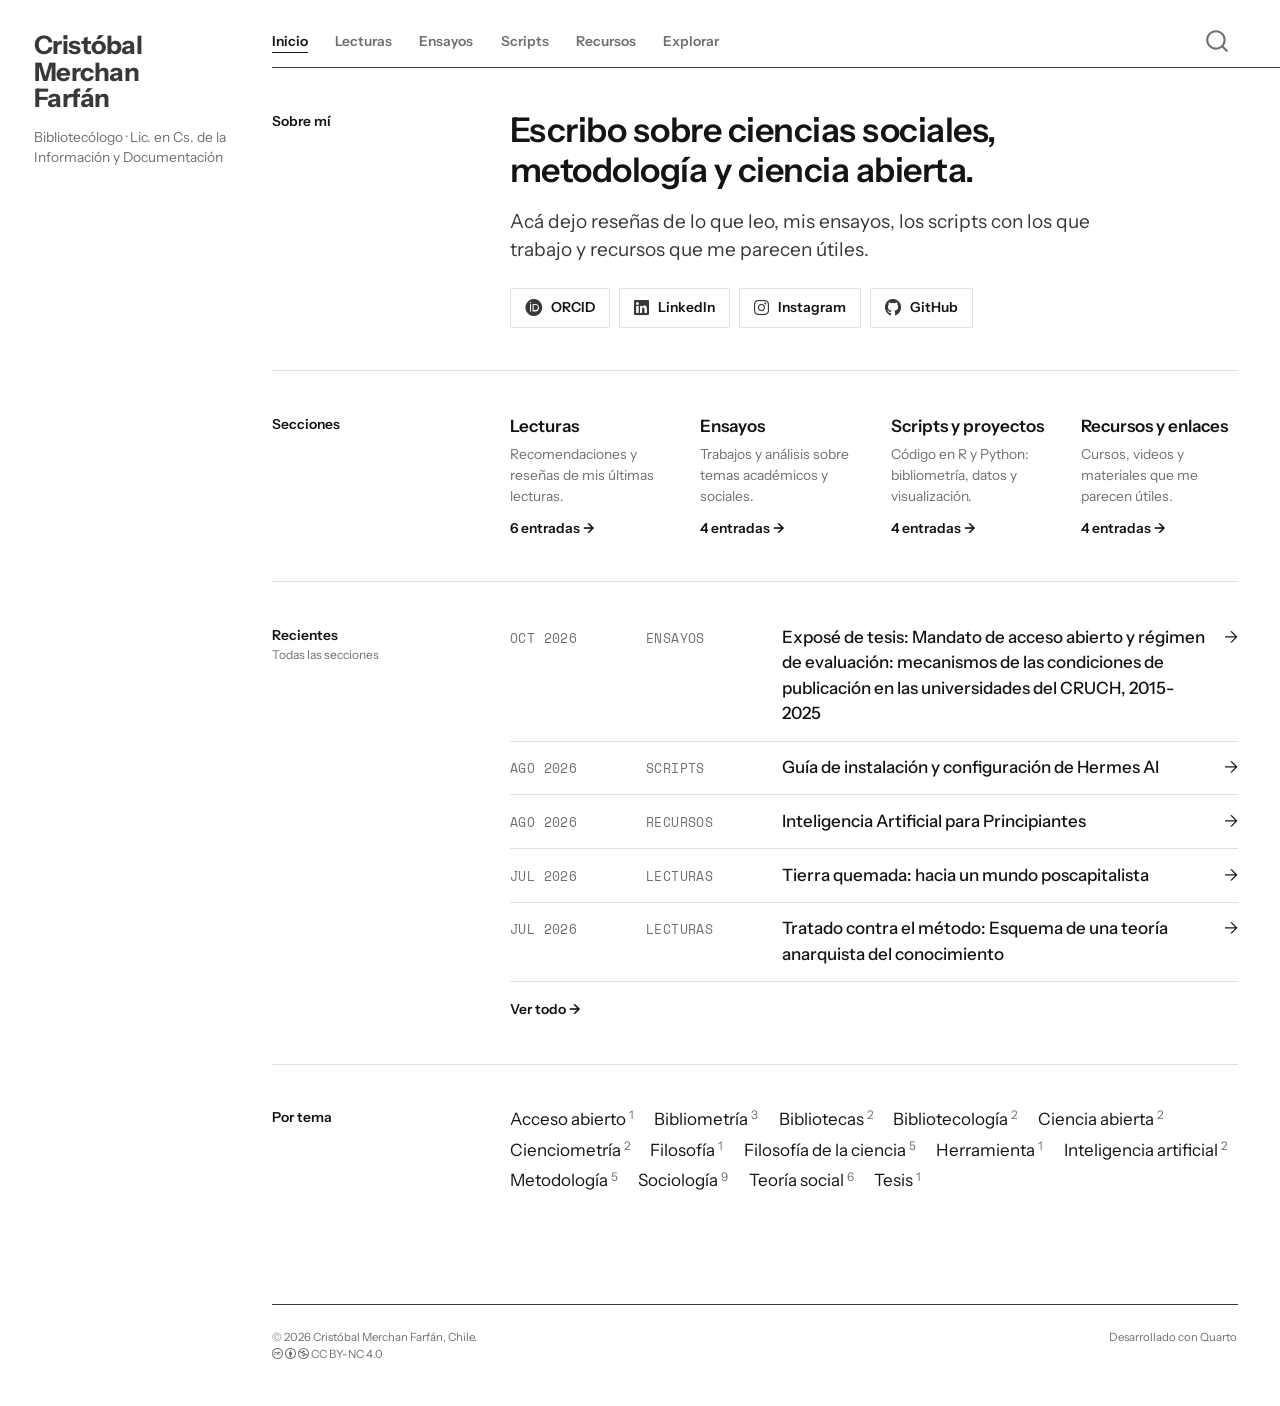
==== commit b9fde619: "rediseño ux" ====
--- a/docs/index.html
+++ b/docs/index.html
@@ -40,10 +40,10 @@
 <script src="site_libs/quarto-html/tippy.umd.min.js"></script>
 <script src="site_libs/quarto-html/anchor.min.js"></script>
 <link href="site_libs/quarto-html/tippy.css" rel="stylesheet">
-<link href="site_libs/quarto-html/quarto-syntax-highlighting-3c69b6915fb64c6bd9790fc0f036830d.css" rel="stylesheet" id="quarto-text-highlighting-styles">
+<link href="site_libs/quarto-html/quarto-syntax-highlighting-3f38f994865444efb3324b65924b4d21.css" rel="stylesheet" id="quarto-text-highlighting-styles">
 <script src="site_libs/bootstrap/bootstrap.min.js"></script>
 <link href="site_libs/bootstrap/bootstrap-icons.css" rel="stylesheet">
-<link href="site_libs/bootstrap/bootstrap-53502a8118736700787630e020eeada8.min.css" rel="stylesheet" append-hash="true" id="quarto-bootstrap" data-mode="light">
+<link href="site_libs/bootstrap/bootstrap-327ccb2ef8c45c370052662e9dd79251.min.css" rel="stylesheet" append-hash="true" id="quarto-bootstrap" data-mode="light">
 <script id="quarto-search-options" type="application/json">{
   "location": "navbar",
   "copy-button": false,
@@ -81,8 +81,8 @@
 </script>
 <link rel="preconnect" href="https://fonts.googleapis.com">
 <link rel="preconnect" href="https://fonts.gstatic.com" crossorigin="">
-<!-- Fuentes del tema: serif display (Didone) + monoespaciada. Equivalentes libres. -->
-<link href="https://fonts.googleapis.com/css2?family=Bodoni+Moda:ital,opsz,wght@0,6..96,400..900;1,6..96,400..900&amp;family=Space+Mono:ital,wght@0,400;0,700;1,400;1,700&amp;display=swap" rel="stylesheet">
+<!-- Fuentes del tema: texto (Instrument Sans) + títulos de lectura (Big Shoulders Display) + metadatos (Space Mono). -->
+<link href="https://fonts.googleapis.com/css2?family=Instrument+Sans:wght@400;500;600;700&amp;family=Big+Shoulders+Display:wght@700&amp;family=Space+Mono&amp;display=swap" rel="stylesheet">
 <link rel="stylesheet" href="https://cdnjs.cloudflare.com/ajax/libs/font-awesome/6.5.0/css/all.min.css">
 
 
@@ -123,7 +123,7 @@
   </li>  
   <li class="nav-item">
     <a class="nav-link" href="./recursos.html"> 
-<span class="menu-text">Recursos y Enlaces</span></a>
+<span class="menu-text">Recursos</span></a>
   </li>  
   <li class="nav-item">
     <a class="nav-link" href="./explorar.html"> 
@@ -142,61 +142,92 @@
 <!-- margin-sidebar -->
     
 <!-- main -->
-<main class="content column-page" id="quarto-document-content"><header id="title-block-header" class="quarto-title-block"></header>
+<main class="content page-columns page-full column-page" id="quarto-document-content"><header id="title-block-header" class="quarto-title-block"></header>
+<aside class="site-rail">
+  <a class="rail-name" href="./index.html">Cristóbal <br>Merchan <br>Farfán</a>
+  <p class="role">Bibliotecólogo · Lic. en Cs. de la Información y Documentación</p>
+</aside>
 
 
 
 
 <script>const TAG_COUNTS = {"sociología":9,"teoría-social":6,"filosofía-de-la-ciencia":5,"metodología":5,"bibliometría":3,"bibliotecas":2,"bibliotecología":2,"ciencia-abierta":2,"cienciometría":2,"inteligencia-artificial":2,"acceso-abierto":1,"filosofía":1,"herramienta":1,"tesis":1};</script>
-<div class="hero-wrapper">
-<div class="hero-glass hero-split">
-<div class="hero-col-left">
-<h2 class="hero-name anchored">
-<p>Cristóbal Merchan Farfán</p>
-</h2>
-<p class="hero-role">
-</p><p>Bibliotecólogo, Lic en cs. de la información y documentación</p>
-<p></p>
-<div class="hero-divider">
-
-</div>
-<p class="hero-bio">
-</p><p>Bienvenid_ a mi espacio digital. Acá escribo sobre ciencias sociales, metodología y ciencia abierta; algunas recomendaciones de recursos varios, videos o textos, y los scripts con los que trabajo.</p>
-<p></p>
-<div class="social-row">
-<p><a href="https://orcid.org/0000-0003-0640-0796" class="social-pill" target="_blank"> <i class="fab fa-orcid"></i> ORCID </a> <a href="https://www.linkedin.com/in/crist%C3%B3bal-merchan-farf%C3%A1n-a9b385236/" class="social-pill" target="_blank"> <i class="fab fa-linkedin"></i> LinkedIn </a> <a href="https://www.instagram.com/elsenordelasmoscas_/" class="social-pill" target="_blank"> <i class="fab fa-instagram"></i> Instagram </a> <a href="https://github.com/ElSenorDeLasMoscas/" class="social-pill" target="_blank"> <i class="fab fa-github"></i> GitHub </a></p>
-</div>
-</div>
-<!-- /hero-col-left -->
-<div class="hero-col-right">
-<p class="section-label">
-</p><p>Explora</p>
-<p></p>
-<div class="nav-cards-grid">
-<p><a href="./lecturas.html" class="section-card"> <span class="s-icon"><i class="fas fa-book-open"></i></span> <span class="s-text"></span><span class="s-title">Lecturas</span> <span class="s-desc">Recomendaciones y reseñas de mis últimas lecturas.</span> </a> <a href="./ensayos.html" class="section-card"> <span class="s-icon"><i class="fas fa-pen-to-square"></i></span> <span class="s-text"></span><span class="s-title">Ensayos</span> <span class="s-desc">Trabajos análisis sobre temas académicos y sociales.</span> </a> <a href="./scripts.html" class="section-card"> <span class="s-icon"><i class="fas fa-code"></i></span> <span class="s-text"></span><span class="s-title">Scripts y Proyectos</span> <span class="s-desc">Códigos en R y Python para análisis de datos, bibliometría, visualización y otros proyectos.</span> </a> <a href="./recursos.html" class="section-card"> <span class="s-icon"><i class="fas fa-folder-open"></i></span> <span class="s-text"></span><span class="s-title">Recursos y enlaces</span> <span class="s-desc">Distintos recursos que son de interés.</span> </a></p>
-</div>
-</div>
-<!-- /hero-col-right -->
-</div>
-</div>
-<div class="home-tagcloud-section">
-<p class="section-label">
-</p><p>Explora por tema</p>
-<p></p>
-<div id="home-tagcloud" class="tag-chips-wrap">
-
-</div>
-</div>
+<script>const HOME_RECENT = [{"s":"Lecturas","t":"Tierra quemada: hacia un mundo poscapitalista","f":"julio 2026","h":"lecturas.html#crary2011"},{"s":"Lecturas","t":"Tratado contra el método: Esquema de una teoría anarquista del conocimiento","f":"julio 2026","h":"lecturas.html#feyerabend2007"},{"s":"Lecturas","t":"La estructura de las revoluciones científicas","f":"Junio 2026","h":"lecturas.html#kuhn2011"},{"s":"Lecturas","t":"Sociología de la Ciencia y Cienciometría: Una revisión de las teorías subyacentes","f":"Junio 2026","h":"lecturas.html#velez2013"},{"s":"Lecturas","t":"Conocimiento e imaginario social. Capitulo 1. El programa fuerte en sociología del conocimiento.","f":"Junio 2026","h":"lecturas.html#bloor1998"},{"s":"Lecturas","t":"Manifiesto por una sociología relacional","f":"Junio 2026","h":"lecturas.html#emirbayer1997"},{"s":"Ensayos","t":"Exposé de tesis: Mandato de acceso abierto y régimen de evaluación: mecanismos de las condiciones de publicación en las universidades del CRUCH, 2015-2025","f":"octubre 2026","h":"data/textos/expose/index.html"},{"s":"Ensayos","t":"El Moloch del estallido: Clase social, desinformación y axiomática capitalista en la revuelta social chilena de 2019","f":"Julio 2026","h":"https://doi.org/10.5281/zenodo.21634264"},{"s":"Ensayos","t":"Heteronomía de la apertura: Financiamiento, colaboración y vías de acceso abierto en las universidades estatales chilenas (CUECH, 2015–2024)","f":"Julio 2026","h":"https://elsenordelasmoscas.github.io/reporte-abierto-cuech/"},{"s":"Ensayos","t":"Una modernidad importada: acceso abierto, dependencia y el riesgo reflexivo del concepto \"periférico\"","f":"Julio 2026","h":"https://doi.org/10.5281/zenodo.21659284"},{"s":"Scripts","t":"Guía de instalación y configuración de Hermes AI","f":"Agosto 2026","h":"scripts.html"},{"s":"Scripts","t":"Aplicación de análisis cienciométrico no basado en citas SOCHIFIT","f":"Junio 2026","h":"scripts.html"},{"s":"Scripts","t":"Comparar, cruzar y homologar","f":"Junio 2026","h":"scripts.html"},{"s":"Scripts","t":"Convertor xml a csv","f":"Junio 2026","h":"scripts.html"},{"s":"Recursos","t":"Inteligencia Artificial para Principiantes","f":"Agosto 2026","h":"recursos.html"},{"s":"Recursos","t":"Crisis u oportunidad? Moloch, Inteligencia artificial, y el camino equivocado del tecno-optimismo","f":"Junio 2026","h":"recursos.html"},{"s":"Recursos","t":"SOCIOLOGÍA DE LA CIENCIA CURSO 01 - JORGE GIBERT GALASSI","f":"Junio 2026","h":"recursos.html"},{"s":"Recursos","t":"Aprende R","f":"Junio 2026","h":"recursos.html"}]; const HOME_COUNTS = {"lecturas":6,"ensayos":4,"scripts":4,"recursos":4};</script>
+<section class="block">
+  <p class="k">Sobre mí</p>
+  <div>
+    <h2 class="statement anchored">Escribo sobre ciencias sociales, metodología y ciencia abierta.</h2>
+    <p class="lede">Acá dejo reseñas de lo que leo, mis ensayos, los scripts con los que trabajo y recursos que me parecen útiles.</p>
+    <div class="inline-links">
+      <a href="https://orcid.org/0000-0003-0640-0796" target="_blank" rel="noopener"><i class="fab fa-orcid"></i>ORCID</a>
+      <a href="https://www.linkedin.com/in/crist%C3%B3bal-merchan-farf%C3%A1n-a9b385236/" target="_blank" rel="noopener"><i class="fab fa-linkedin"></i>LinkedIn</a>
+      <a href="https://www.instagram.com/elsenordelasmoscas_/" target="_blank" rel="noopener"><i class="fab fa-instagram"></i>Instagram</a>
+      <a href="https://github.com/ElSenorDeLasMoscas/" target="_blank" rel="noopener"><i class="fab fa-github"></i>GitHub</a>
+    </div>
+  </div>
+</section>
+
+<section class="block">
+  <p class="k">Secciones</p>
+  <div class="home-sections">
+    <a href="lecturas.html"><b>Lecturas</b><p>Recomendaciones y reseñas de mis últimas lecturas.</p><em><span data-count="lecturas"></span> entradas →</em></a>
+    <a href="ensayos.html"><b>Ensayos</b><p>Trabajos y análisis sobre temas académicos y sociales.</p><em><span data-count="ensayos"></span> entradas →</em></a>
+    <a href="scripts.html"><b>Scripts y proyectos</b><p>Código en R y Python: bibliometría, datos y visualización.</p><em><span data-count="scripts"></span> entradas →</em></a>
+    <a href="recursos.html"><b>Recursos y enlaces</b><p>Cursos, videos y materiales que me parecen útiles.</p><em><span data-count="recursos"></span> entradas →</em></a>
+  </div>
+</section>
+
+<section class="block">
+  <p class="k">Recientes<small>Todas las secciones</small></p>
+  <div class="home-recent" id="home-recent"></div>
+</section>
+
+<section class="block" style="border-bottom:0">
+  <p class="k">Por tema</p>
+  <div class="home-tags" id="home-tagcloud"></div>
+</section>
+
 <script>
 (function() {
-  if (typeof TAG_COUNTS === 'undefined') return;
-  var tags = Object.keys(TAG_COUNTS).sort();
-  var el = document.getElementById('home-tagcloud');
-  if (!el || tags.length === 0) return;
-  el.innerHTML = tags.map(function(t) {
-    return '<a href="explorar.html#' + encodeURIComponent(t) + '" class="tag-chip">' +
-      t + ' <span class="chip-count">(' + TAG_COUNTS[t] + ')</span></a>';
-  }).join('');
+  /* Conteos por sección */
+  document.querySelectorAll('[data-count]').forEach(function(el) {
+    el.textContent = (typeof HOME_COUNTS !== 'undefined' && HOME_COUNTS[el.dataset.count]) || 0;
+  });
+
+  /* Recientes: las fechas vienen como "julio 2026"; se ordenan de más nueva a más antigua */
+  var MESES = ['enero','febrero','marzo','abril','mayo','junio','julio','agosto',
+               'septiembre','octubre','noviembre','diciembre'];
+  function clave(f) {
+    var p = String(f || '').toLowerCase().trim().split(/\s+/);
+    return (parseInt(p[1], 10) || 0) * 100 + (MESES.indexOf(p[0]) + 1);
+  }
+  function corta(f) {
+    var p = String(f || '').trim().split(/\s+/);
+    var m = (p[0] || '').slice(0, 3);
+    return m.charAt(0).toUpperCase() + m.slice(1).toLowerCase() + ' ' + (p[1] || '');
+  }
+  var rec = document.getElementById('home-recent');
+  if (rec && typeof HOME_RECENT !== 'undefined') {
+    var items = HOME_RECENT.slice().sort(function(a, b) { return clave(b.f) - clave(a.f); }).slice(0, 5);
+    rec.innerHTML = items.map(function(i) {
+      return '<a class="row-link" href="' + i.h + '">' +
+        '<span class="meta">' + corta(i.f) + '</span>' +
+        '<span class="meta">' + i.s + '</span>' +
+        '<span class="ttl">' + i.t + '</span>' +
+        '<span class="arr">→</span></a>';
+    }).join('') + '<a class="more" href="explorar.html">Ver todo →</a>';
+  }
+
+  /* Por tema: "filosofía-de-la-ciencia" se muestra como "Filosofía de la ciencia" */
+  var nube = document.getElementById('home-tagcloud');
+  if (nube && typeof TAG_COUNTS !== 'undefined') {
+    nube.innerHTML = Object.keys(TAG_COUNTS).sort().map(function(t) {
+      var nombre = t.replace(/-/g, ' ');
+      nombre = nombre.charAt(0).toUpperCase() + nombre.slice(1);
+      return '<a href="explorar.html#' + encodeURIComponent(t) + '">' + nombre +
+        ' <sup>' + TAG_COUNTS[t] + '</sup></a>';
+    }).join('');
+  }
 })();
 </script>
 
@@ -618,6 +649,14 @@
   </div>
 </footer>
 <script>
+  /* Quarto inserta el riel dentro del contenido; se lleva al inicio de la página
+     para que en móvil quede arriba del menú (en escritorio es fijo y no cambia nada). */
+  (function() {
+    var riel = document.querySelector('.site-rail');
+    if (riel) document.body.prepend(riel);
+  })();
+</script>
+<script>
   (function() {
     const opciones = ['a', 'x', 'o', '_'];
     let indice = 0;
--- a/docs/site_libs/quarto-html/quarto-syntax-highlighting-3f38f994865444efb3324b65924b4d21.css
+++ b/docs/site_libs/quarto-html/quarto-syntax-highlighting-3f38f994865444efb3324b65924b4d21.css
@@ -0,0 +1,236 @@
+/* quarto syntax highlight colors */
+:root {
+  --quarto-hl-ot-color: #003B4F;
+  --quarto-hl-at-color: #657422;
+  --quarto-hl-ss-color: #20794D;
+  --quarto-hl-an-color: #5E5E5E;
+  --quarto-hl-fu-color: #4758AB;
+  --quarto-hl-st-color: #20794D;
+  --quarto-hl-cf-color: #003B4F;
+  --quarto-hl-op-color: #5E5E5E;
+  --quarto-hl-er-color: #AD0000;
+  --quarto-hl-bn-color: #AD0000;
+  --quarto-hl-al-color: #AD0000;
+  --quarto-hl-va-color: #111111;
+  --quarto-hl-bu-color: inherit;
+  --quarto-hl-ex-color: inherit;
+  --quarto-hl-pp-color: #AD0000;
+  --quarto-hl-in-color: #5E5E5E;
+  --quarto-hl-vs-color: #20794D;
+  --quarto-hl-wa-color: #5E5E5E;
+  --quarto-hl-do-color: #5E5E5E;
+  --quarto-hl-im-color: #00769E;
+  --quarto-hl-ch-color: #20794D;
+  --quarto-hl-dt-color: #AD0000;
+  --quarto-hl-fl-color: #AD0000;
+  --quarto-hl-co-color: #5E5E5E;
+  --quarto-hl-cv-color: #5E5E5E;
+  --quarto-hl-cn-color: #8f5902;
+  --quarto-hl-sc-color: #5E5E5E;
+  --quarto-hl-dv-color: #AD0000;
+  --quarto-hl-kw-color: #003B4F;
+}
+
+/* other quarto variables */
+:root {
+  --quarto-font-monospace: "Space Mono", "JetBrains Mono", ui-monospace, monospace;
+}
+
+/* syntax highlight based on Pandoc's rules */
+pre > code.sourceCode > span {
+  color: #003B4F;
+}
+
+code.sourceCode > span {
+  color: #003B4F;
+}
+
+div.sourceCode,
+div.sourceCode pre.sourceCode {
+  color: #003B4F;
+}
+
+/* Normal */
+code span {
+  color: #003B4F;
+}
+
+/* Alert */
+code span.al {
+  color: #AD0000;
+  font-style: inherit;
+}
+
+/* Annotation */
+code span.an {
+  color: #5E5E5E;
+  font-style: inherit;
+}
+
+/* Attribute */
+code span.at {
+  color: #657422;
+  font-style: inherit;
+}
+
+/* BaseN */
+code span.bn {
+  color: #AD0000;
+  font-style: inherit;
+}
+
+/* BuiltIn */
+code span.bu {
+  font-style: inherit;
+}
+
+/* ControlFlow */
+code span.cf {
+  color: #003B4F;
+  font-weight: bold;
+  font-style: inherit;
+}
+
+/* Char */
+code span.ch {
+  color: #20794D;
+  font-style: inherit;
+}
+
+/* Constant */
+code span.cn {
+  color: #8f5902;
+  font-style: inherit;
+}
+
+/* Comment */
+code span.co {
+  color: #5E5E5E;
+  font-style: inherit;
+}
+
+/* CommentVar */
+code span.cv {
+  color: #5E5E5E;
+  font-style: italic;
+}
+
+/* Documentation */
+code span.do {
+  color: #5E5E5E;
+  font-style: italic;
+}
+
+/* DataType */
+code span.dt {
+  color: #AD0000;
+  font-style: inherit;
+}
+
+/* DecVal */
+code span.dv {
+  color: #AD0000;
+  font-style: inherit;
+}
+
+/* Error */
+code span.er {
+  color: #AD0000;
+  font-style: inherit;
+}
+
+/* Extension */
+code span.ex {
+  font-style: inherit;
+}
+
+/* Float */
+code span.fl {
+  color: #AD0000;
+  font-style: inherit;
+}
+
+/* Function */
+code span.fu {
+  color: #4758AB;
+  font-style: inherit;
+}
+
+/* Import */
+code span.im {
+  color: #00769E;
+  font-style: inherit;
+}
+
+/* Information */
+code span.in {
+  color: #5E5E5E;
+  font-style: inherit;
+}
+
+/* Keyword */
+code span.kw {
+  color: #003B4F;
+  font-weight: bold;
+  font-style: inherit;
+}
+
+/* Operator */
+code span.op {
+  color: #5E5E5E;
+  font-style: inherit;
+}
+
+/* Other */
+code span.ot {
+  color: #003B4F;
+  font-style: inherit;
+}
+
+/* Preprocessor */
+code span.pp {
+  color: #AD0000;
+  font-style: inherit;
+}
+
+/* SpecialChar */
+code span.sc {
+  color: #5E5E5E;
+  font-style: inherit;
+}
+
+/* SpecialString */
+code span.ss {
+  color: #20794D;
+  font-style: inherit;
+}
+
+/* String */
+code span.st {
+  color: #20794D;
+  font-style: inherit;
+}
+
+/* Variable */
+code span.va {
+  color: #111111;
+  font-style: inherit;
+}
+
+/* VerbatimString */
+code span.vs {
+  color: #20794D;
+  font-style: inherit;
+}
+
+/* Warning */
+code span.wa {
+  color: #5E5E5E;
+  font-style: italic;
+}
+
+.prevent-inlining {
+  content: "</";
+}
+
+/*# sourceMappingURL=726ebc215ce98c90ff800200d6369be9.css.map */
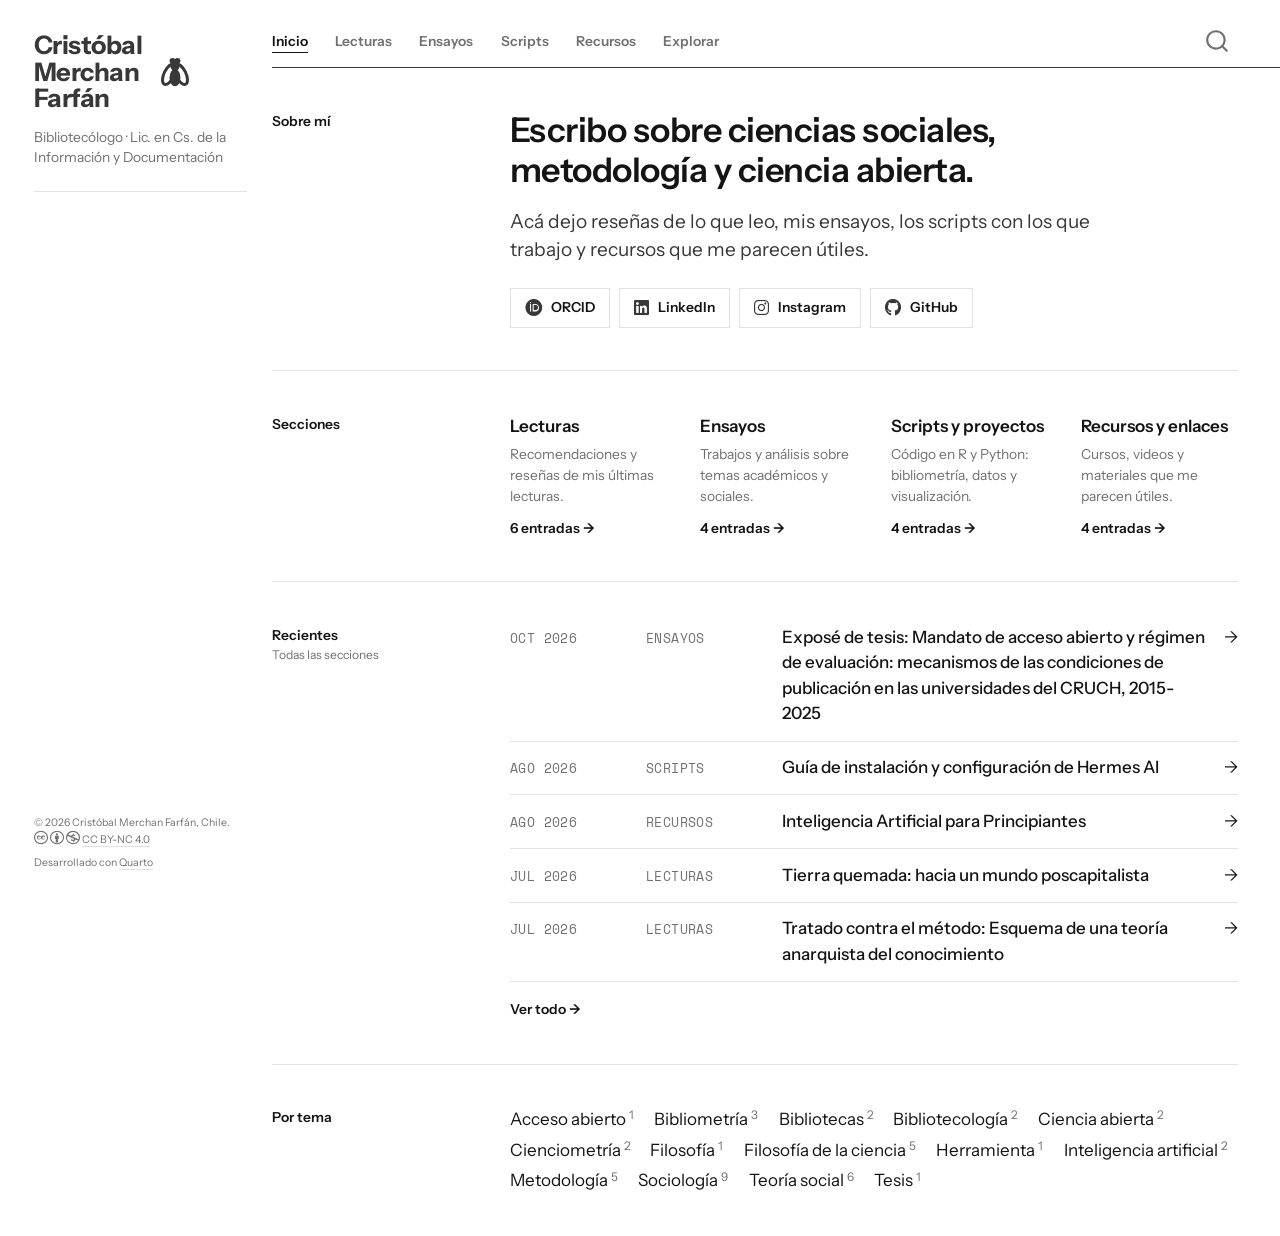
==== commit 11cc34fc: "corrección plugin spotify, deploy en netlify" ====
--- a/docs/index.html
+++ b/docs/index.html
@@ -43,7 +43,7 @@
 <link href="site_libs/quarto-html/quarto-syntax-highlighting-3f38f994865444efb3324b65924b4d21.css" rel="stylesheet" id="quarto-text-highlighting-styles">
 <script src="site_libs/bootstrap/bootstrap.min.js"></script>
 <link href="site_libs/bootstrap/bootstrap-icons.css" rel="stylesheet">
-<link href="site_libs/bootstrap/bootstrap-327ccb2ef8c45c370052662e9dd79251.min.css" rel="stylesheet" append-hash="true" id="quarto-bootstrap" data-mode="light">
+<link href="site_libs/bootstrap/bootstrap-f1ce81cfb8bcc0c68f90e572e3ba9b1c.min.css" rel="stylesheet" append-hash="true" id="quarto-bootstrap" data-mode="light">
 <script id="quarto-search-options" type="application/json">{
   "location": "navbar",
   "copy-button": false,
@@ -144,8 +144,19 @@
 <!-- main -->
 <main class="content page-columns page-full column-page" id="quarto-document-content"><header id="title-block-header" class="quarto-title-block"></header>
 <aside class="site-rail">
-  <a class="rail-name" href="./index.html">Cristóbal <br>Merchan <br>Farfán</a>
+  <a class="rail-brand" href="./index.html">
+    <span class="rail-name">Cristóbal <br>Merchan <br>Farfán</span>
+    <svg class="rail-fly" viewbox="7 7 18 21" aria-hidden="true">
+      <ellipse cx="12.3" cy="18.6" rx="3.3" ry="7.2" transform="rotate(26 12.3 18.6)" fill="none" stroke="currentColor" stroke-width="1.9"></ellipse>
+      <ellipse cx="19.7" cy="18.6" rx="3.3" ry="7.2" transform="rotate(-26 19.7 18.6)" fill="none" stroke="currentColor" stroke-width="1.9"></ellipse>
+      <ellipse cx="16" cy="20.8" rx="3.5" ry="5.6" fill="currentColor"></ellipse>
+      <circle cx="16" cy="13.6" r="2.9" fill="currentColor"></circle>
+      <circle cx="14.4" cy="10" r="1.9" fill="currentColor"></circle>
+      <circle cx="17.6" cy="10" r="1.9" fill="currentColor"></circle>
+    </svg>
+  </a>
   <p class="role">Bibliotecólogo · Lic. en Cs. de la Información y Documentación</p>
+  <div class="now-playing" id="now-playing" hidden=""></div>
 </aside>
 
 
@@ -657,6 +668,46 @@
   })();
 </script>
 <script>
+  /* Spotify: qué estoy escuchando. Lo responde la función de Netlify
+     (netlify/functions/now-playing.mjs). Fuera de Netlify (GitHub Pages,
+     vista previa local) la función no existe y el widget sigue oculto. */
+  (function() {
+    var caja = document.getElementById('now-playing');
+    if (!caja || !window.fetch) return;
+    function el(tag, cls, texto) {
+      var n = document.createElement(tag);
+      if (cls) n.className = cls;
+      if (texto) n.textContent = texto;
+      return n;
+    }
+    function pintar(d) {
+      if (!d || !d.title) { caja.hidden = true; return; }
+      var esSpotify = /^https:\/\/open\.spotify\.com\//.test(d.url || '');
+      var link = el(esSpotify ? 'a' : 'div', 'np-link');
+      if (esSpotify) { link.href = d.url; link.target = '_blank'; link.rel = 'noopener'; }
+      if (/^https:\/\/i\.scdn\.co\//.test(d.cover || '')) {
+        var img = el('img', 'np-cover'); img.src = d.cover; img.alt = ''; link.appendChild(img);
+      }
+      var txt = el('span', 'np-text');
+      txt.appendChild(el('span', 'np-title', d.title));
+      txt.appendChild(el('span', 'np-artist', d.artist));
+      link.appendChild(txt);
+      var etiqueta = el('span', 'np-label' + (d.playing ? ' np-label--on' : ''),
+                        d.playing ? 'Escuchando ahora' : 'Lo último que escuché');
+      caja.replaceChildren(etiqueta, link);
+      caja.hidden = false;
+    }
+    function cargar() {
+      fetch('/.netlify/functions/now-playing')
+        .then(function(r) { return r.ok ? r.json() : null; })
+        .then(pintar)
+        .catch(function() { caja.hidden = true; });
+    }
+    cargar();
+    setInterval(function() { if (!document.hidden) cargar(); }, 60000);
+  })();
+</script>
+<script>
   (function() {
     const opciones = ['a', 'x', 'o', '_'];
     let indice = 0;
